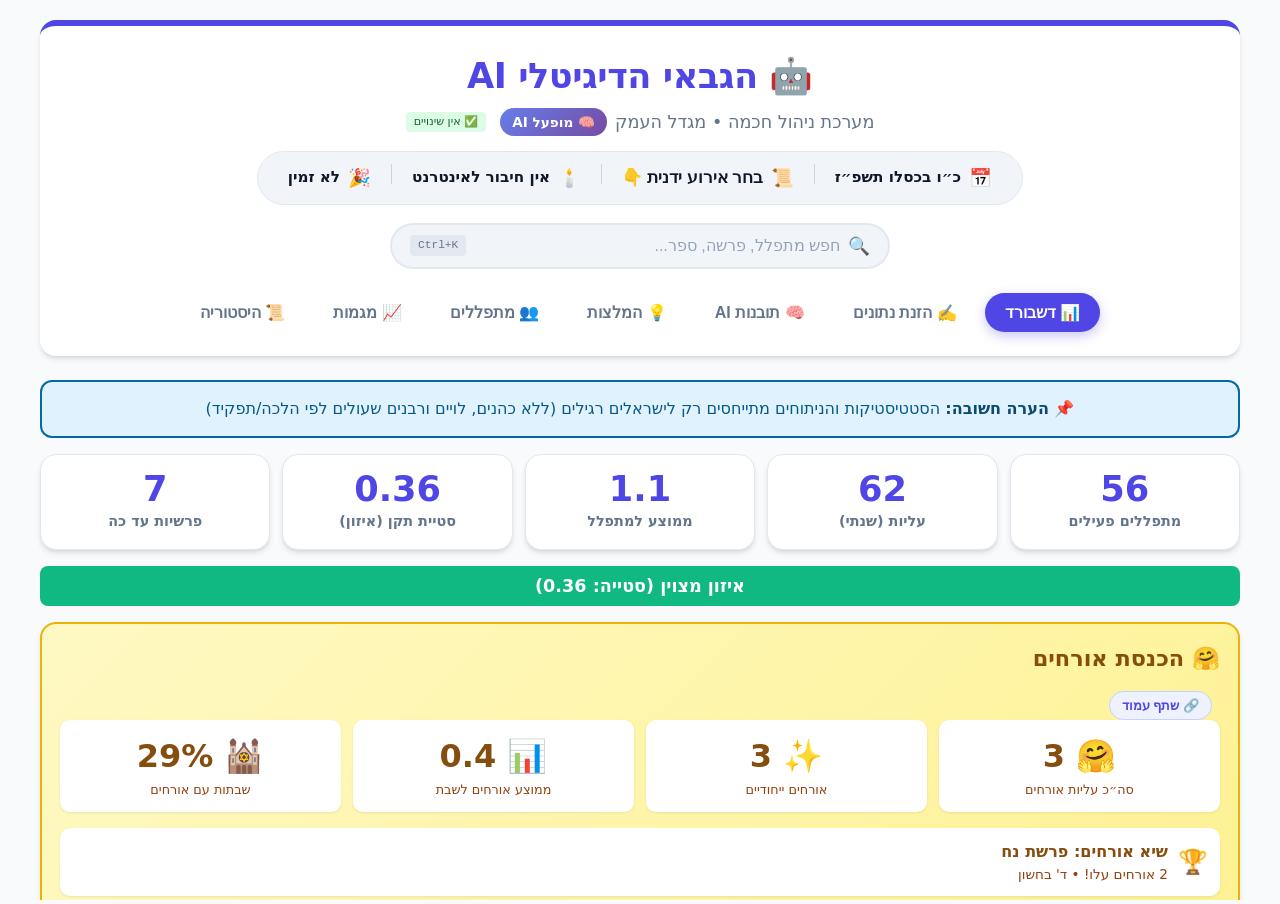
==== index.html @ bf2b8fff "Add mobile zoom lock and per-tab share buttons" ====
<!DOCTYPE html>
<html lang="he" dir="rtl">
<head>
  <meta charset="UTF-8" />
  <meta id="appViewport" name="viewport" content="width=device-width, initial-scale=1.0" />
  <title>הגבאי הדיגיטלי</title>
  <style>
    html,body{margin:0;padding:0;height:100%;background:#f8fafc}
    iframe{border:0;width:100%;height:100%}
    .loading{position:fixed;inset:0;display:flex;align-items:center;justify-content:center;font-family:system-ui,-apple-system,Segoe UI,sans-serif;color:#4f46e5;font-weight:700;background:#f8fafc;z-index:10}
  </style>
</head>
<body>
  <div id="loading" class="loading">🤖 טוען את הגבאי הדיגיטלי…</div>
  <iframe id="appFrame" src="about:blank" title="הגבאי הדיגיטלי"></iframe>
  <script>
    (async function () {
      const APP_HTML = '/Aliyot-Pro-CHABAD_Pro_DIGI_cloudflare_ready.html';
      const REMOTE_ENDPOINT = '/api/state';
      const SITE_ID = 'chabad-main';
      const SYNC_KEYS = ['gabbai_db_v7_final','gabbai_attendance','gabbai_notes','gabbai_tags'];
      const DIRECT_TABS = new Set(['dashboard', 'entry', 'insights', 'recommendations', 'members', 'trends', 'history']);
      let lastSnapshot = '';
      let hashListenerBound = false;

      function configureViewportForDevice() {
        const viewportMeta = document.getElementById('appViewport');
        if (!viewportMeta) return;
        const isMobile = /Android|iPhone|iPad|iPod|Mobile/i.test(navigator.userAgent)
          || window.matchMedia('(max-width: 900px)').matches;
        viewportMeta.setAttribute(
          'content',
          isMobile
            ? 'width=device-width, initial-scale=1.0, maximum-scale=1.0, user-scalable=no'
            : 'width=device-width, initial-scale=1.0'
        );
      }

      function snapshotStore() {
        const localStore = {};
        SYNC_KEYS.forEach((key) => {
          const value = localStorage.getItem(key);
          if (typeof value === 'string') localStore[key] = value;
        });
        return localStore;
      }

      async function pullRemoteStore() {
        try {
          const res = await fetch(REMOTE_ENDPOINT, {
            method: 'GET',
            headers: { 'Content-Type': 'application/json', 'X-Gabbai-Site': SITE_ID }
          });
          if (!res.ok) return;
          const payload = await res.json();
          const store = payload && payload.state && payload.state.localStore;
          if (!store || typeof store !== 'object') return;
          Object.entries(store).forEach(([key, value]) => {
            if (typeof value === 'string') localStorage.setItem(key, value);
          });
        } catch (err) {
          console.warn('Remote bootstrap failed:', err);
        }
      }

      async function pushRemoteStore() {
        try {
          const localStore = snapshotStore();
          const snapshot = JSON.stringify(localStore);
          if (snapshot === lastSnapshot) return;
          lastSnapshot = snapshot;
          let schemaVersion = 2;
          try {
            const parsed = localStore['gabbai_db_v7_final'] ? JSON.parse(localStore['gabbai_db_v7_final']) : null;
            schemaVersion = parsed && parsed.schemaVersion ? parsed.schemaVersion : 2;
          } catch (_) {}
          await fetch(REMOTE_ENDPOINT, {
            method: 'POST',
            headers: { 'Content-Type': 'application/json', 'X-Gabbai-Site': SITE_ID },
            body: JSON.stringify({
              namespace: 'gabbai-db',
              siteId: SITE_ID,
              schemaVersion: schemaVersion,
              state: { localStore: localStore }
            })
          });
        } catch (err) {
          console.warn('Remote push failed:', err);
        }
      }

      function applyTrendsHotfix(frameWindow) {
        if (!frameWindow) return;
        if (typeof frameWindow.isSpecialRole === 'function') return;

        frameWindow.isSpecialRole = function isSpecialRole(memberName) {
          if (!memberName || typeof memberName !== 'string') return false;

          const name = memberName.trim().toLowerCase();
          if (name === 'אורח' || name.includes('אורח') || name.includes('- אורח')) return true;

          let history = [];
          try {
            history = (typeof frameWindow.loadData === 'function' && frameWindow.loadData().history) || [];
          } catch (_) {}

          const hasKohenTag = history.some((h) =>
            (h.names || []).some((n) => n.includes(memberName) && n.includes('(כהן)'))
          );
          const hasLeviTag = history.some((h) =>
            (h.names || []).some((n) => n.includes(memberName) && n.includes('(לוי)'))
          );

          const hasKohenInName = name.includes(' כהן') || name.endsWith('כהן') || name.includes('- כהן');
          const hasLeviInName = name.includes('- לוי') || name.endsWith('- לוי');
          const isRabbi = name.includes('הרב') || name.startsWith('רב ') || name.includes('הכט') || name.includes('זאינאץ');

          return hasKohenTag || hasLeviTag || hasKohenInName || hasLeviInName || isRabbi;
        };
      }

      function openTabFromHash(frameWindow) {
        if (!frameWindow || typeof frameWindow.switchTab !== 'function') return;
        const hash = window.location.hash.replace(/^#/, '').trim().toLowerCase();
        if (!DIRECT_TABS.has(hash)) return;
        frameWindow.switchTab(hash);
      }

      configureViewportForDevice();
      window.addEventListener('resize', configureViewportForDevice);

      await pullRemoteStore();
      document.getElementById('appFrame').src = APP_HTML;
      document.getElementById('appFrame').addEventListener('load', function(){
        document.getElementById('loading').style.display = 'none';
        const frameWindow = document.getElementById('appFrame').contentWindow;
        applyTrendsHotfix(frameWindow);
        openTabFromHash(frameWindow);
        if (!hashListenerBound) {
          window.addEventListener('hashchange', function () {
            openTabFromHash(document.getElementById('appFrame').contentWindow);
          });
          hashListenerBound = true;
        }
      });
      setInterval(pushRemoteStore, 2000);
      window.addEventListener('beforeunload', pushRemoteStore);
    })().catch((err) => {
      document.getElementById('loading').textContent = 'שגיאה בטעינת המערכת';
      console.error(err);
    });
  </script>
</body>
</html>
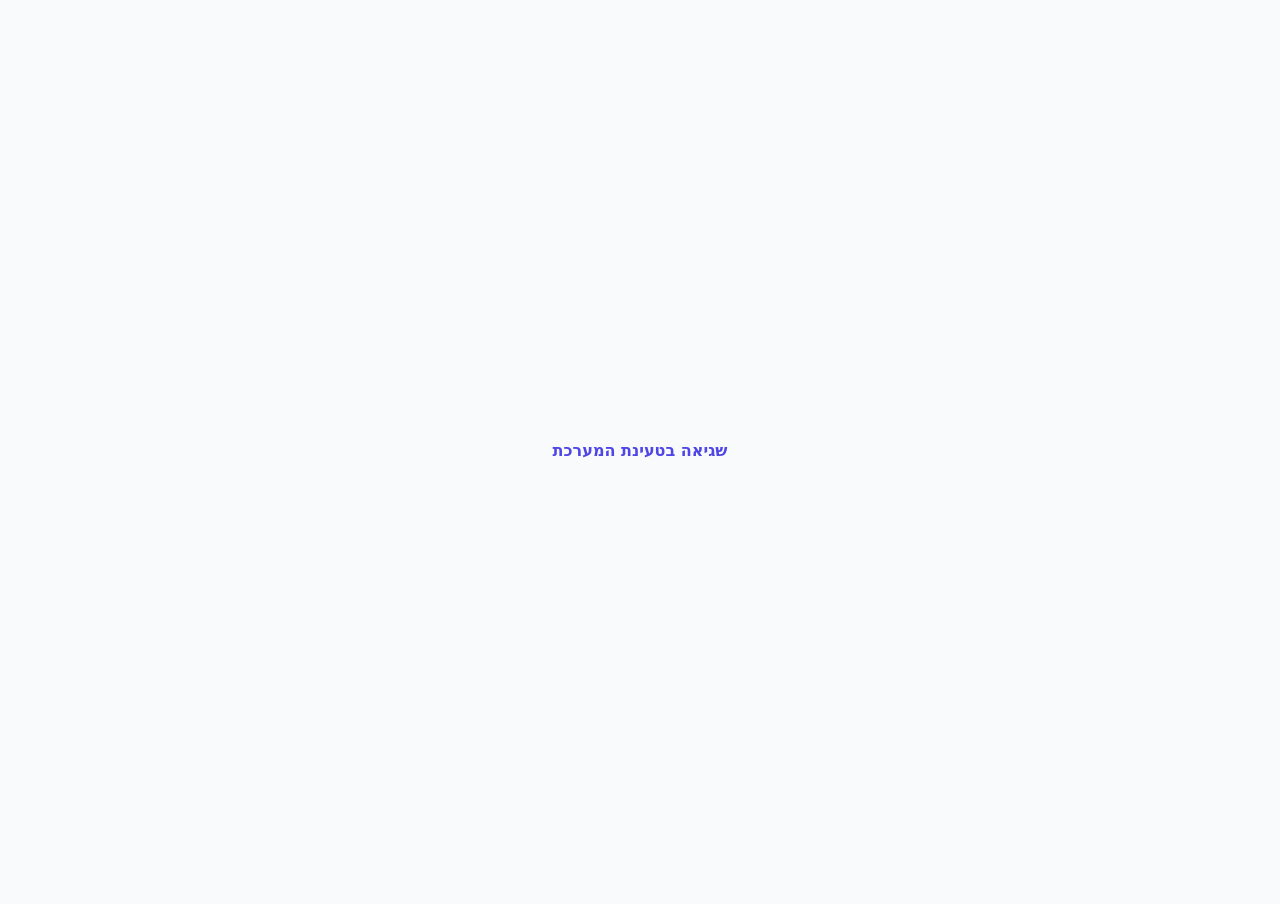
==== commit 702cb140: "Merge branch 'main' into codex/replace-index.html-to-fix-trends-tab-6kqm4m" ====
--- a/index.html
+++ b/index.html
@@ -22,20 +22,6 @@
       const DIRECT_TABS = new Set(['dashboard', 'entry', 'insights', 'recommendations', 'members', 'trends', 'history']);
       let lastSnapshot = '';
       let hashListenerBound = false;
-
-      function configureViewportForDevice() {
-        const viewportMeta = document.getElementById('appViewport');
-        if (!viewportMeta) return;
-        const isMobile = /Android|iPhone|iPad|iPod|Mobile/i.test(navigator.userAgent)
-          || window.matchMedia('(max-width: 900px)').matches;
-        viewportMeta.setAttribute(
-          'content',
-          isMobile
-            ? 'width=device-width, initial-scale=1.0, maximum-scale=1.0, user-scalable=no'
-            : 'width=device-width, initial-scale=1.0'
-        );
-      }
-
       function snapshotStore() {
         const localStore = {};
         SYNC_KEYS.forEach((key) => {
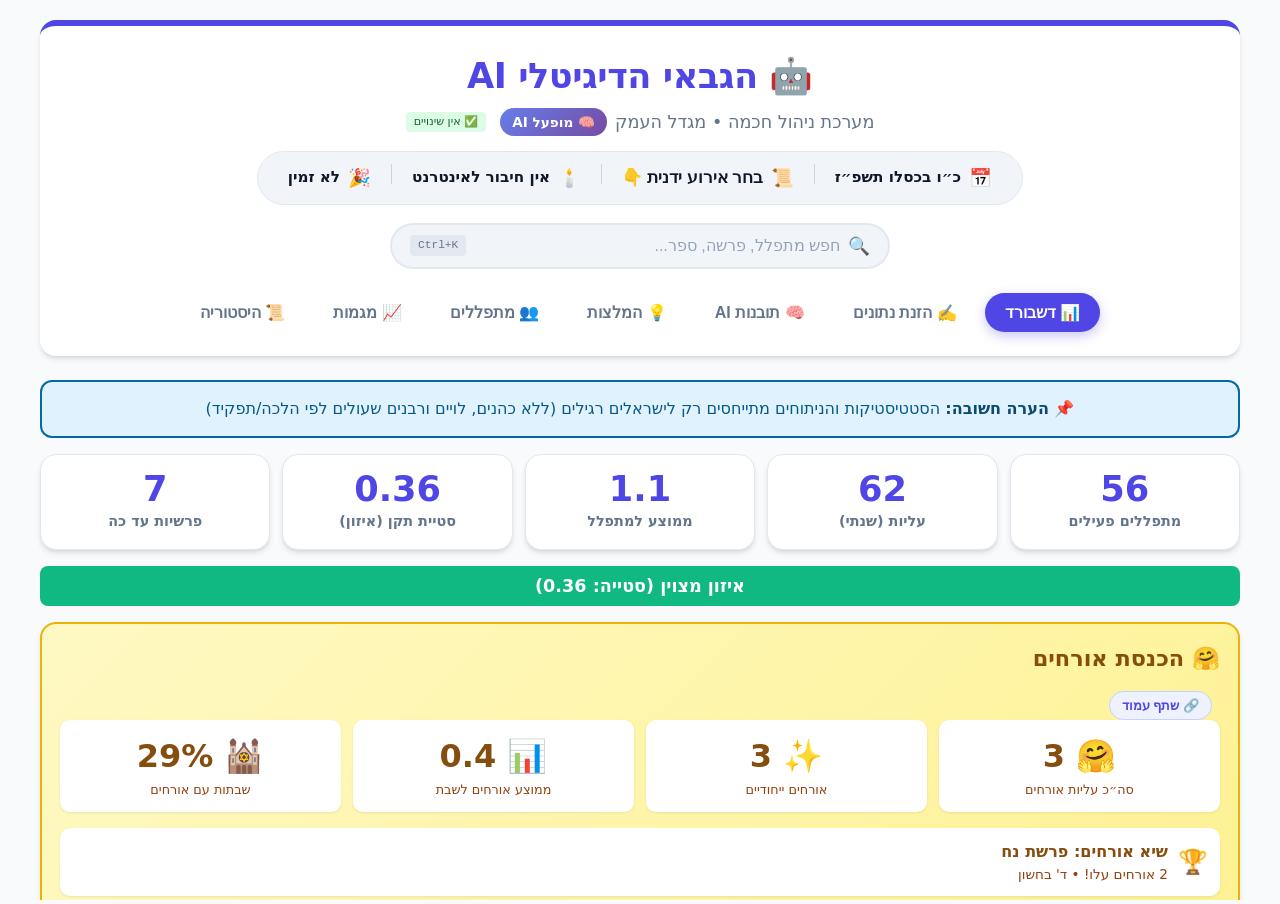
==== commit 55a253e7: "Fix system load failure by defining viewport config helper" ====
--- a/index.html
+++ b/index.html
@@ -112,6 +112,20 @@
         frameWindow.switchTab(hash);
       }
 
+      function configureViewportForDevice() {
+        const viewportMeta = document.getElementById('appViewport');
+        if (!viewportMeta) return;
+
+        const isiOS = /iP(hone|ad|od)/.test(navigator.userAgent) ||
+          (navigator.platform === 'MacIntel' && navigator.maxTouchPoints > 1);
+
+        const viewport = isiOS
+          ? 'width=device-width, initial-scale=1.0, viewport-fit=cover'
+          : 'width=device-width, initial-scale=1.0';
+
+        viewportMeta.setAttribute('content', viewport);
+      }
+
       configureViewportForDevice();
       window.addEventListener('resize', configureViewportForDevice);
 
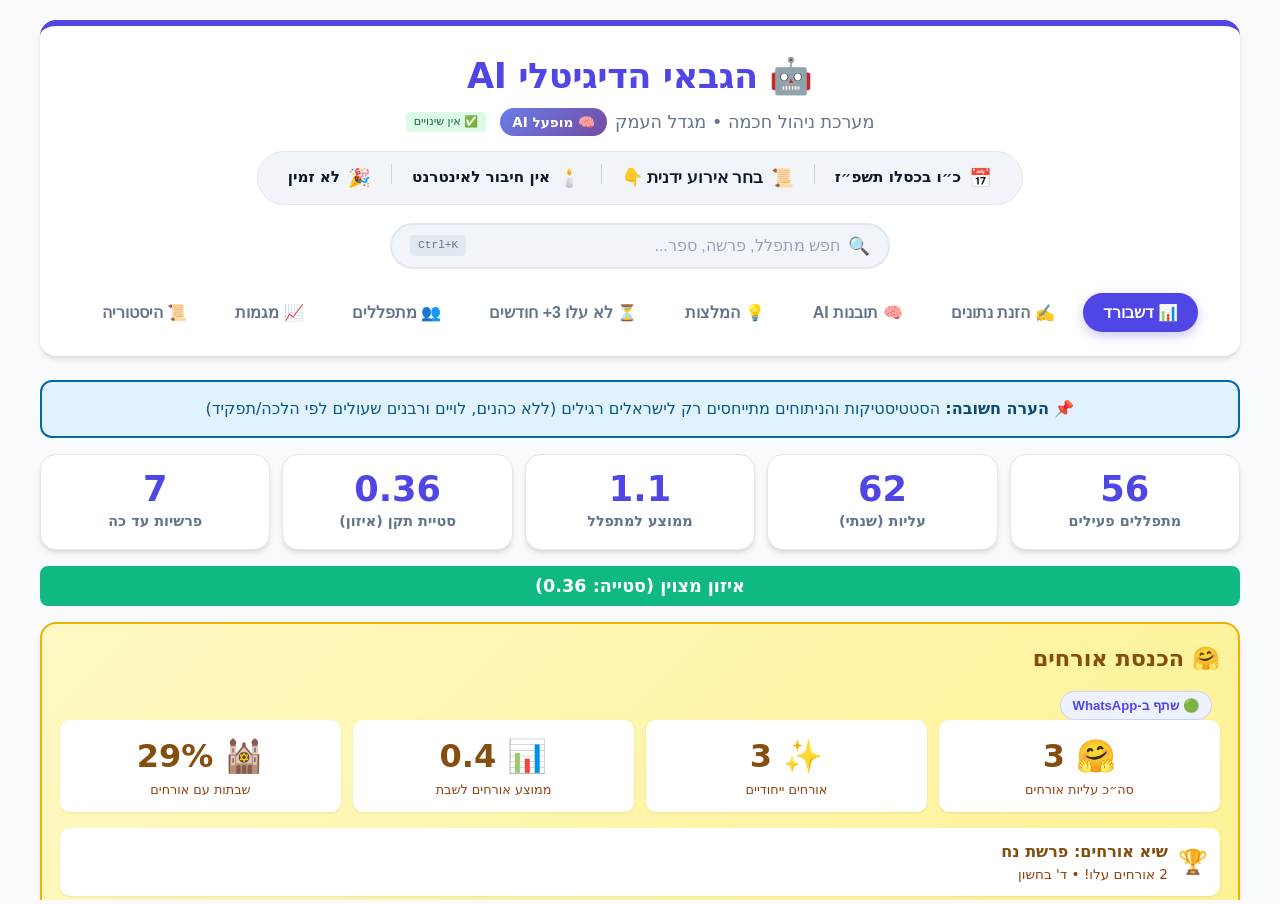
==== commit c008919a: "הוספת עמוד מתפללים שלא עלו 3+ חודשים ושיתוף וואטסאפ" ====
--- a/index.html
+++ b/index.html
@@ -19,7 +19,7 @@
       const REMOTE_ENDPOINT = '/api/state';
       const SITE_ID = 'chabad-main';
       const SYNC_KEYS = ['gabbai_db_v7_final','gabbai_attendance','gabbai_notes','gabbai_tags'];
-      const DIRECT_TABS = new Set(['dashboard', 'entry', 'insights', 'recommendations', 'members', 'trends', 'history']);
+      const DIRECT_TABS = new Set(['dashboard', 'entry', 'insights', 'recommendations', 'longabsent', 'members', 'trends', 'history']);
       let lastSnapshot = '';
       let hashListenerBound = false;
       function snapshotStore() {
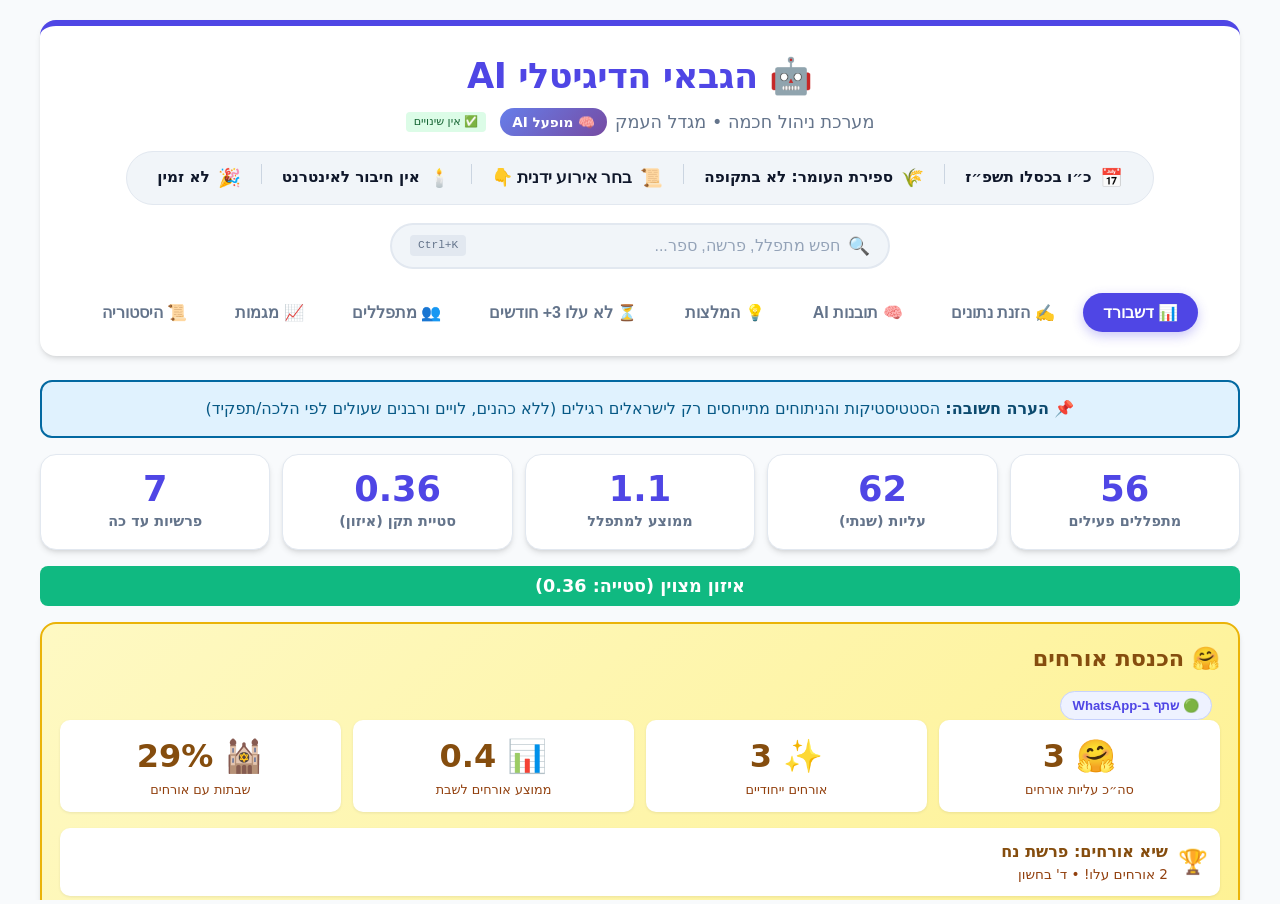
==== commit 7054bc7e: "Sync guest member flags in remote state wrapper" ====
--- a/index.html
+++ b/index.html
@@ -18,7 +18,7 @@
       const APP_HTML = '/Aliyot-Pro-CHABAD_Pro_DIGI_cloudflare_ready.html';
       const REMOTE_ENDPOINT = '/api/state';
       const SITE_ID = 'chabad-main';
-      const SYNC_KEYS = ['gabbai_db_v7_final','gabbai_attendance','gabbai_notes','gabbai_tags'];
+      const SYNC_KEYS = ['gabbai_db_v7_final','gabbai_attendance','gabbai_notes','gabbai_tags','gabbai_guest_members'];
       const DIRECT_TABS = new Set(['dashboard', 'entry', 'insights', 'recommendations', 'longabsent', 'members', 'trends', 'history']);
       let lastSnapshot = '';
       let hashListenerBound = false;
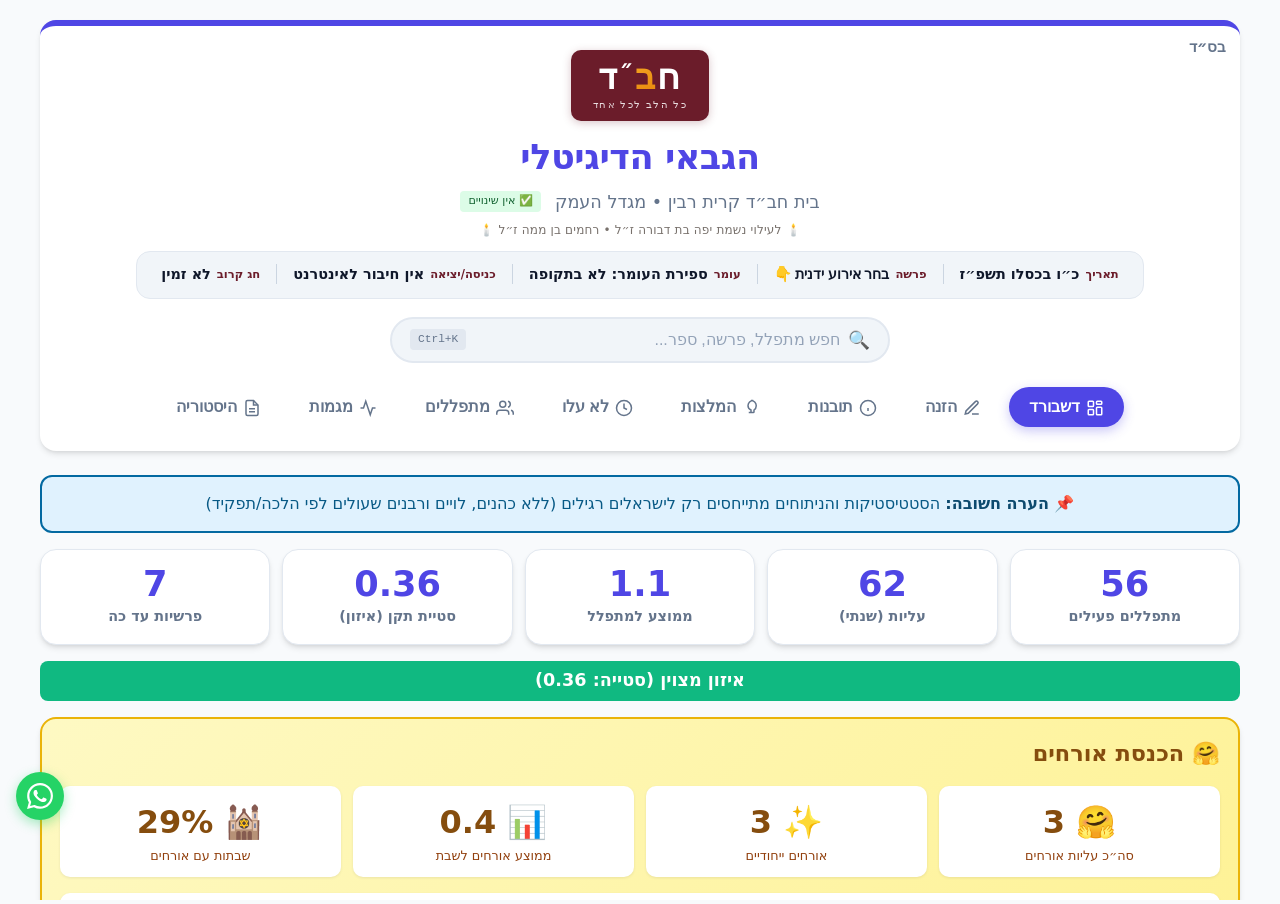
==== commit 0e9736d3: "feat: add yahrzeit (אזכרה) reminder system Complete yahrzeit management system: - Store unlimited ya" ====
--- a/index.html
+++ b/index.html
@@ -18,7 +18,7 @@
       const APP_HTML = '/Aliyot-Pro-CHABAD_Pro_DIGI_cloudflare_ready.html';
       const REMOTE_ENDPOINT = '/api/state';
       const SITE_ID = 'chabad-main';
-      const SYNC_KEYS = ['gabbai_db_v7_final','gabbai_attendance','gabbai_notes','gabbai_tags','gabbai_guest_members'];
+      const SYNC_KEYS = ['gabbai_db_v7_final','gabbai_attendance','gabbai_notes','gabbai_tags','gabbai_guest_members','gabbai_fixed_members','gabbai_yahrzeits'];
       const DIRECT_TABS = new Set(['dashboard', 'entry', 'insights', 'recommendations', 'longabsent', 'members', 'trends', 'history']);
       let lastSnapshot = '';
       let hashListenerBound = false;
